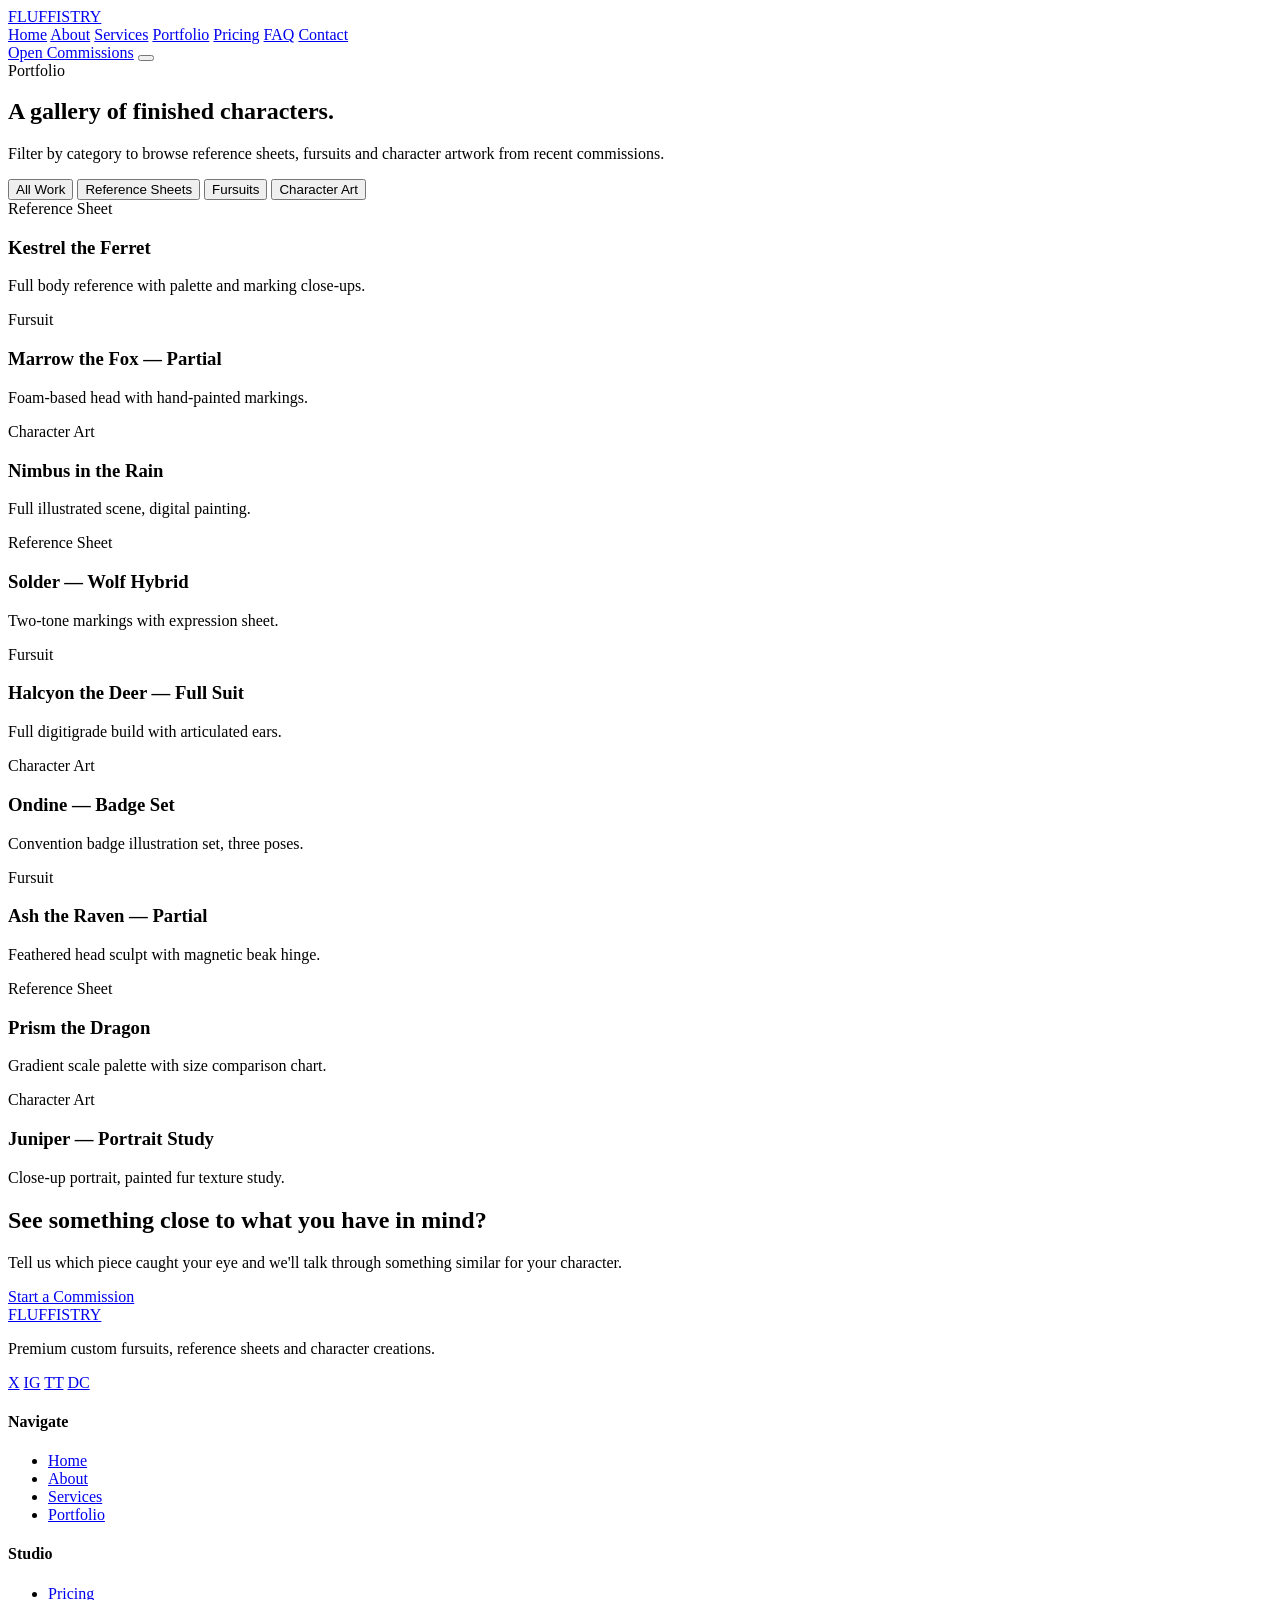
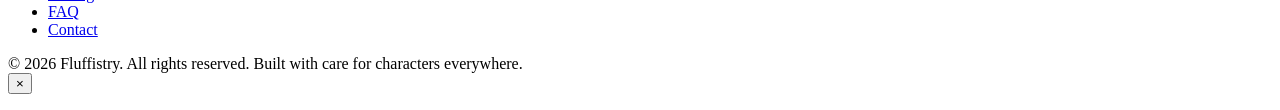
==== portfolio.html @ 1c8d0b4f "Create portfolio.html" ====
<!DOCTYPE html>
<html lang="en">
<head>
<meta charset="UTF-8">
<meta name="viewport" content="width=device-width, initial-scale=1.0">
<title>Portfolio | Fluffistry</title>
<meta name="description" content="Browse Fluffistry's portfolio of reference sheets, custom fursuits and character artwork.">
<link rel="stylesheet" href="style.css">
</head>
<body>

<header class="site-header">
  <div class="container nav-row">
    <a href="index.html" class="logo">FLUFF<span>ISTRY</span></a>
    <nav class="nav-links" aria-label="Primary navigation">
      <a href="index.html">Home</a>
      <a href="about.html">About</a>
      <a href="services.html">Services</a>
      <a href="portfolio.html">Portfolio</a>
      <a href="pricing.html">Pricing</a>
      <a href="faq.html">FAQ</a>
      <a href="contact.html">Contact</a>
    </nav>
    <div class="nav-cta">
      <a href="contact.html" class="btn btn-primary">Open Commissions</a>
      <button class="nav-toggle" aria-label="Toggle menu" aria-expanded="false">
        <span></span><span></span><span></span>
      </button>
    </div>
  </div>
</header>

<main>

  <section class="page-hero">
    <div class="container">
      <div class="eyebrow">Portfolio</div>
      <h1 class="page-hero-title" style="margin-top:18px;">A gallery of finished characters.</h1>
      <p class="page-hero-sub">Filter by category to browse reference sheets, fursuits and character artwork from recent commissions.</p>
    </div>
  </section>

  <section class="section">
    <div class="container">

      <div class="filter-row" role="group" aria-label="Filter portfolio by category">
        <button class="filter-btn active" data-filter="all">All Work</button>
        <button class="filter-btn" data-filter="reference">Reference Sheets</button>
        <button class="filter-btn" data-filter="fursuit">Fursuits</button>
        <button class="filter-btn" data-filter="art">Character Art</button>
      </div>

      <div class="gallery">

        <div class="gallery-item" data-category="reference">
          <div class="gallery-thumb">
            <img src="images/reference-sheets/ref-01.jpg" alt="Reference sheet for Kestrel the Ferret" loading="lazy" onerror="this.closest('.gallery-thumb').style.background='var(--bg-panel-3)'; this.remove();">
          </div>
          <div class="gallery-info">
            <div class="gallery-cat">Reference Sheet</div>
            <h3>Kestrel the Ferret</h3>
            <p>Full body reference with palette and marking close-ups.</p>
          </div>
        </div>

        <div class="gallery-item" data-category="fursuit">
          <div class="gallery-thumb">
            <img src="images/fursuits/suit-01.jpg" alt="Marrow the Fox partial fursuit" loading="lazy" onerror="this.closest('.gallery-thumb').style.background='var(--bg-panel-3)'; this.remove();">
          </div>
          <div class="gallery-info">
            <div class="gallery-cat">Fursuit</div>
            <h3>Marrow the Fox — Partial</h3>
            <p>Foam-based head with hand-painted markings.</p>
          </div>
        </div>

        <div class="gallery-item" data-category="art">
          <div class="gallery-thumb">
            <img src="images/portfolio/art-01.jpg" alt="Illustration of Nimbus the character in the rain" loading="lazy" onerror="this.closest('.gallery-thumb').style.background='var(--bg-panel-3)'; this.remove();">
          </div>
          <div class="gallery-info">
            <div class="gallery-cat">Character Art</div>
            <h3>Nimbus in the Rain</h3>
            <p>Full illustrated scene, digital painting.</p>
          </div>
        </div>

        <div class="gallery-item" data-category="reference">
          <div class="gallery-thumb">
            <img src="images/reference-sheets/ref-02.jpg" alt="Reference sheet for Solder the Wolf hybrid" loading="lazy" onerror="this.closest('.gallery-thumb').style.background='var(--bg-panel-3)'; this.remove();">
          </div>
          <div class="gallery-info">
            <div class="gallery-cat">Reference Sheet</div>
            <h3>Solder — Wolf Hybrid</h3>
            <p>Two-tone markings with expression sheet.</p>
          </div>
        </div>

        <div class="gallery-item" data-category="fursuit">
          <div class="gallery-thumb">
            <img src="images/fursuits/suit-02.jpg" alt="Full fursuit of Halcyon the deer" loading="lazy" onerror="this.closest('.gallery-thumb').style.background='var(--bg-panel-3)'; this.remove();">
          </div>
          <div class="gallery-info">
            <div class="gallery-cat">Fursuit</div>
            <h3>Halcyon the Deer — Full Suit</h3>
            <p>Full digitigrade build with articulated ears.</p>
          </div>
        </div>

        <div class="gallery-item" data-category="art">
          <div class="gallery-thumb">
            <img src="images/portfolio/art-02.jpg" alt="Badge artwork of Ondine the otter" loading="lazy" onerror="this.closest('.gallery-thumb').style.background='var(--bg-panel-3)'; this.remove();">
          </div>
          <div class="gallery-info">
            <div class="gallery-cat">Character Art</div>
            <h3>Ondine — Badge Set</h3>
            <p>Convention badge illustration set, three poses.</p>
          </div>
        </div>

        <div class="gallery-item" data-category="fursuit">
          <div class="gallery-thumb">
            <img src="images/fursuits/suit-03.jpg" alt="Partial fursuit of Ash the raven" loading="lazy" onerror="this.closest('.gallery-thumb').style.background='var(--bg-panel-3)'; this.remove();">
          </div>
          <div class="gallery-info">
            <div class="gallery-cat">Fursuit</div>
            <h3>Ash the Raven — Partial</h3>
            <p>Feathered head sculpt with magnetic beak hinge.</p>
          </div>
        </div>

        <div class="gallery-item" data-category="reference">
          <div class="gallery-thumb">
            <img src="images/reference-sheets/ref-03.jpg" alt="Reference sheet for Prism the dragon" loading="lazy" onerror="this.closest('.gallery-thumb').style.background='var(--bg-panel-3)'; this.remove();">
          </div>
          <div class="gallery-info">
            <div class="gallery-cat">Reference Sheet</div>
            <h3>Prism the Dragon</h3>
            <p>Gradient scale palette with size comparison chart.</p>
          </div>
        </div>

        <div class="gallery-item" data-category="art">
          <div class="gallery-thumb">
            <img src="images/portfolio/art-03.jpg" alt="Portrait illustration of Juniper the lynx" loading="lazy" onerror="this.closest('.gallery-thumb').style.background='var(--bg-panel-3)'; this.remove();">
          </div>
          <div class="gallery-info">
            <div class="gallery-cat">Character Art</div>
            <h3>Juniper — Portrait Study</h3>
            <p>Close-up portrait, painted fur texture study.</p>
          </div>
        </div>

      </div>
    </div>
  </section>

  <section class="cta-band">
    <div class="container">
      <h2 class="text-center">See something close to what you have in mind?</h2>
      <p class="text-center">Tell us which piece caught your eye and we'll talk through something similar for your character.</p>
      <a href="contact.html" class="btn btn-primary">Start a Commission</a>
    </div>
  </section>

</main>

<footer class="site-footer">
  <div class="container">
    <div class="footer-top">
      <div class="footer-brand">
        <a href="index.html" class="logo">FLUFF<span>ISTRY</span></a>
        <p>Premium custom fursuits, reference sheets and character creations.</p>
        <div class="footer-social mt-lg">
          <a href="#" aria-label="Fluffistry on Twitter / X">X</a>
          <a href="#" aria-label="Fluffistry on Instagram">IG</a>
          <a href="#" aria-label="Fluffistry on TikTok">TT</a>
          <a href="#" aria-label="Fluffistry on Discord">DC</a>
        </div>
      </div>
      <div class="footer-col">
        <h4>Navigate</h4>
        <ul>
          <li><a href="index.html">Home</a></li>
          <li><a href="about.html">About</a></li>
          <li><a href="services.html">Services</a></li>
          <li><a href="portfolio.html">Portfolio</a></li>
        </ul>
      </div>
      <div class="footer-col">
        <h4>Studio</h4>
        <ul>
          <li><a href="pricing.html">Pricing</a></li>
          <li><a href="faq.html">FAQ</a></li>
          <li><a href="contact.html">Contact</a></li>
        </ul>
      </div>
    </div>
    <div class="footer-bottom">
      <span>&copy; <span data-year>2026</span> Fluffistry. All rights reserved.</span>
      <span>Built with care for characters everywhere.</span>
    </div>
  </div>
</footer>

<div class="lightbox" role="dialog" aria-modal="true" aria-label="Portfolio image preview">
  <div class="lightbox-inner">
    <button class="lightbox-close" aria-label="Close preview">&times;</button>
    <img class="lightbox-img" src="" alt="">
    <p class="lightbox-caption"></p>
  </div>
</div>

<script src="script.js"></script>
</body>
</html>
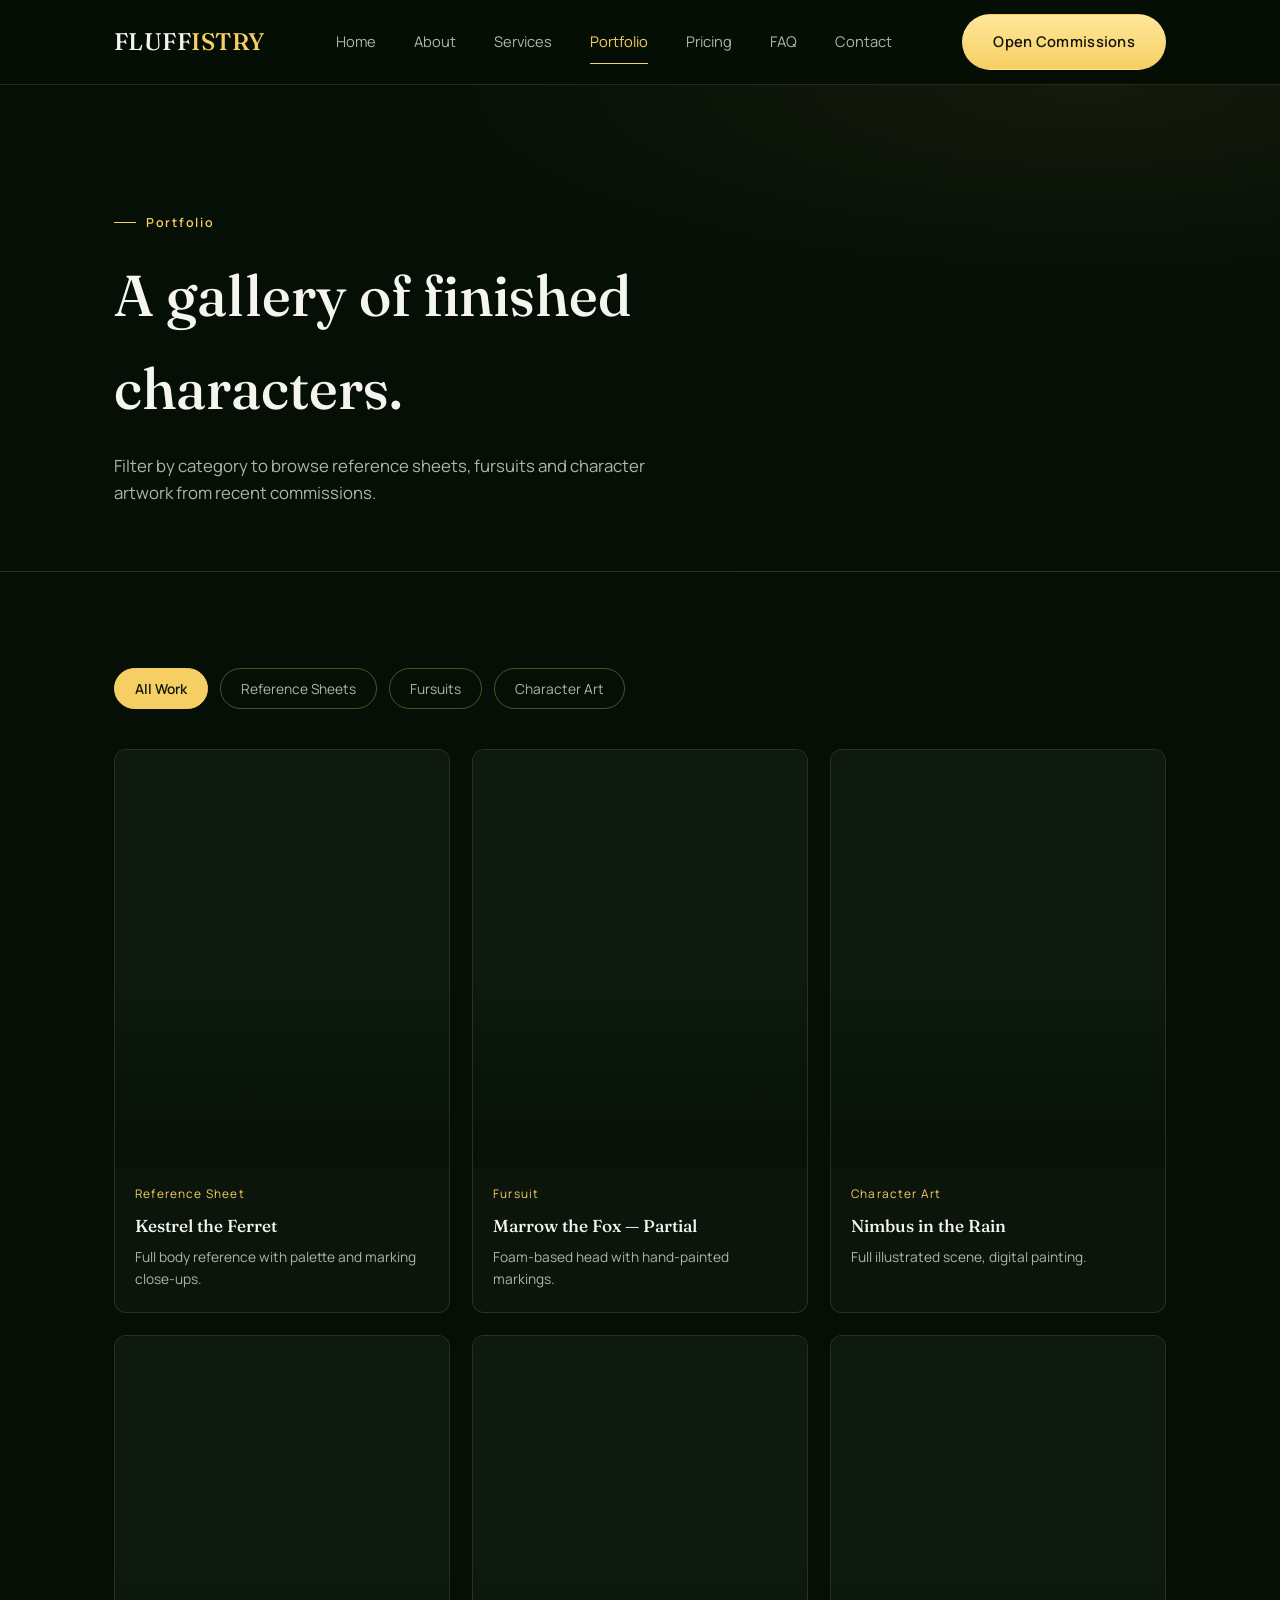
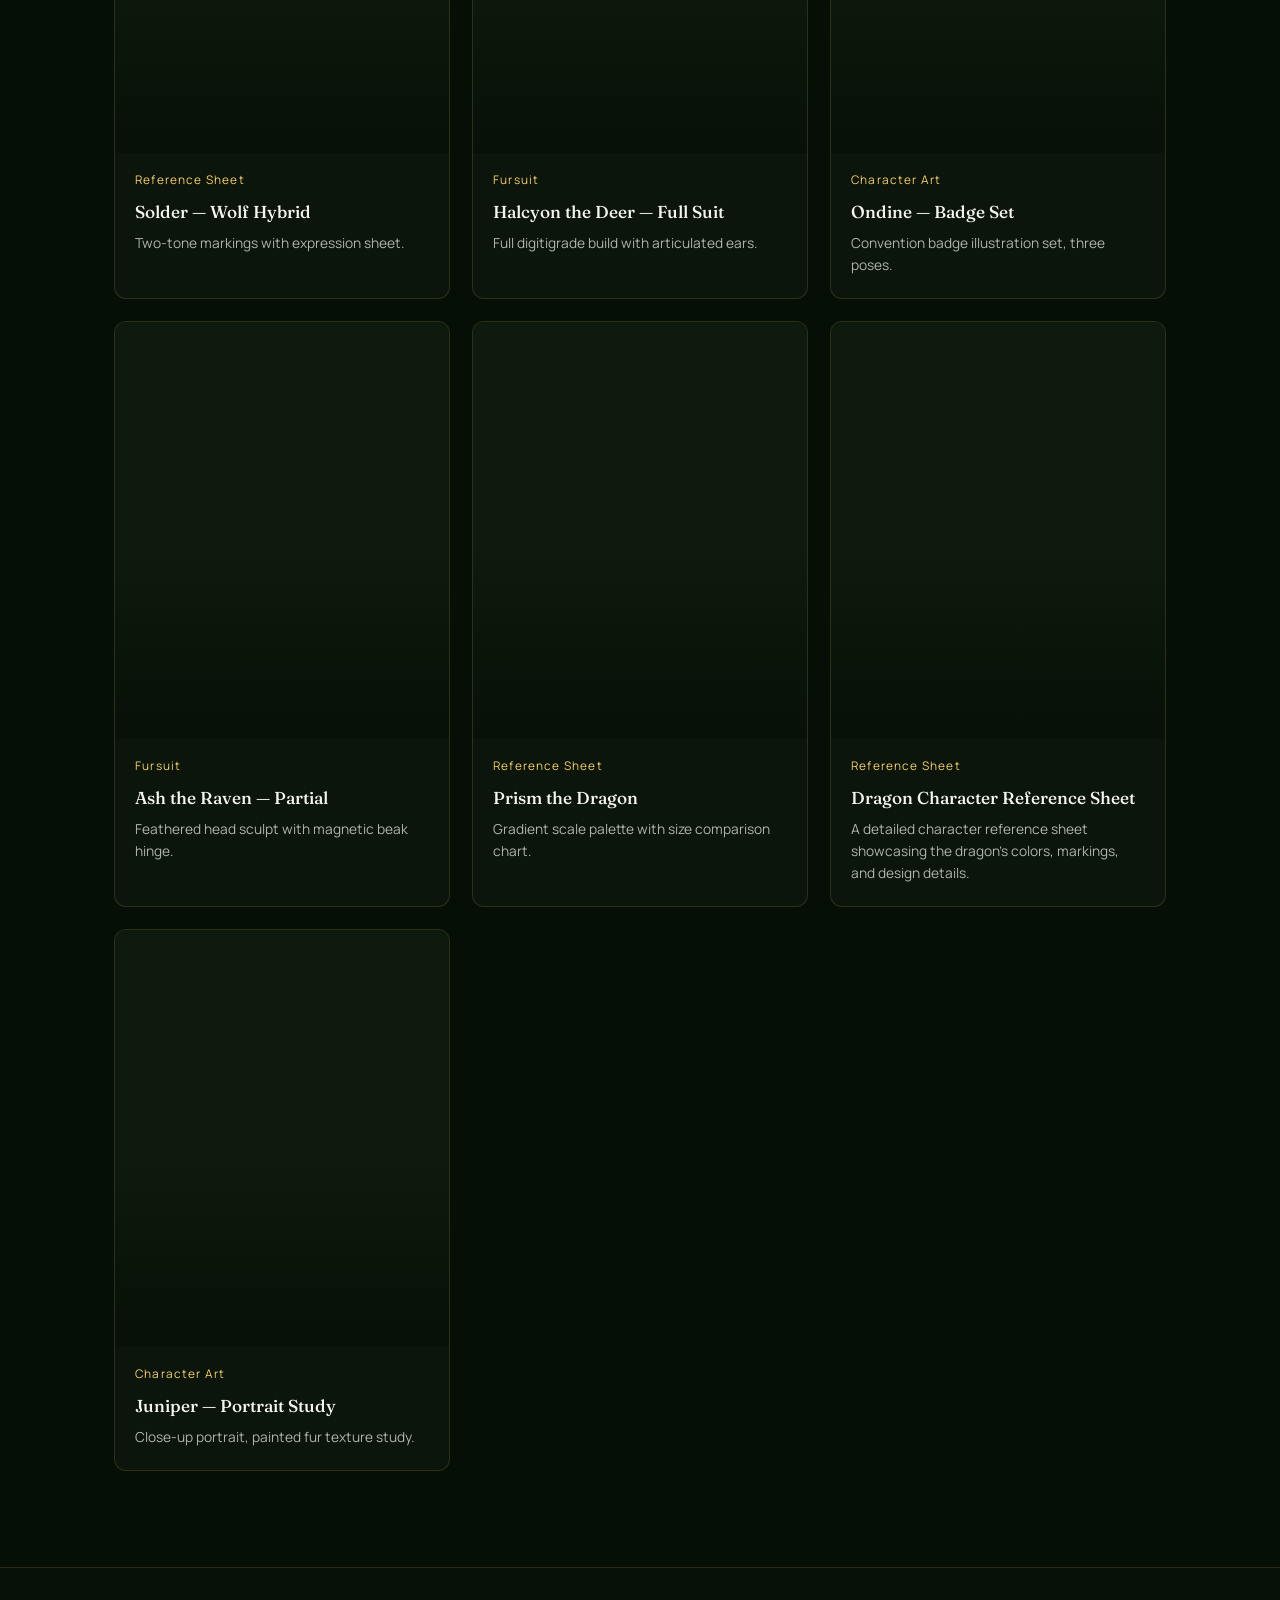
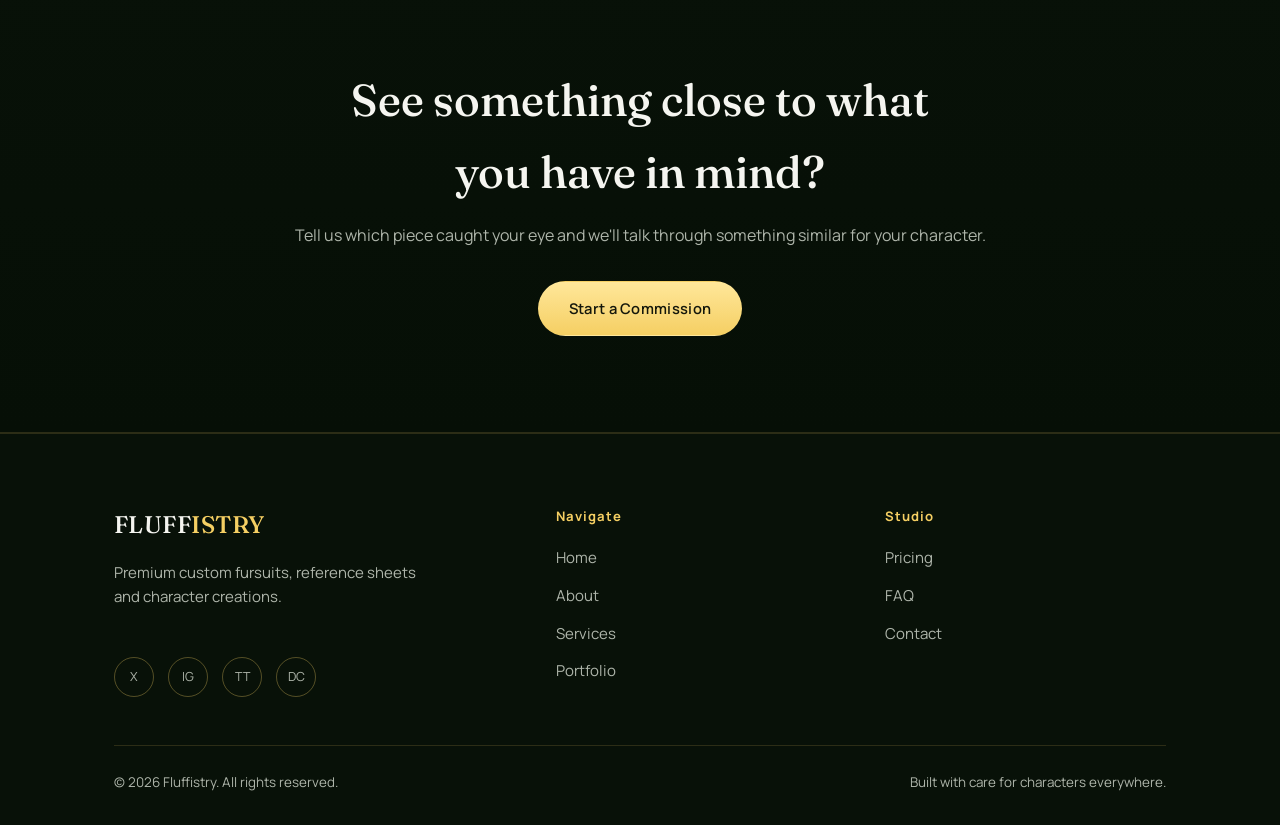
==== commit c3bf5e0f: "Update portfolio.html" ====
--- a/portfolio.html
+++ b/portfolio.html
@@ -139,6 +139,16 @@
             <p>Gradient scale palette with size comparison chart.</p>
           </div>
         </div>
+        <div class="gallery-item" data-category="reference">
+  <div class="gallery-thumb">
+    <img src="images/reference-sheets/dragon-ref-sheet.jpg" alt="Dragon character reference sheet" loading="lazy" onerror="this.closest('.gallery-thumb').style.background='var(--bg-panel-3)'; this.remove();">
+  </div>
+  <div class="gallery-info">
+    <div class="gallery-cat">Reference Sheet</div>
+    <h3>Dragon Character Reference Sheet</h3>
+    <p>A detailed character reference sheet showcasing the dragon's colors, markings, and design details.</p>
+  </div>
+</div>
 
         <div class="gallery-item" data-category="art">
           <div class="gallery-thumb">
--- a/style.css
+++ b/style.css
@@ -0,0 +1,827 @@
+/* =========================================================
+   FLUFFISTRY — Stylesheet
+   A dark, artisan-atelier visual system for a character-design
+   and fursuit studio. Built with plain CSS, no frameworks.
+   ========================================================= */
+
+@import url('https://fonts.googleapis.com/css2?family=Fraunces:ital,opsz,wght@0,9..144,300;0,9..144,400;0,9..144,500;0,9..144,600;1,9..144,400;1,9..144,500&family=Manrope:wght@400;500;600;700&display=swap');
+
+:root{
+  /* Color */
+  --bg:            #060f06;
+  --bg-panel:      #081108;
+  --bg-panel-2:    #0b150b;
+  --bg-panel-3:    #0d1a0d;
+  --gold:          #f5cf63;
+  --gold-light:    #ffe79a;
+  --white:         #f5f5f0;
+  --muted:         #aeb5aa;
+  --border:        rgba(245,207,99,0.15);
+  --border-strong: rgba(245,207,99,0.32);
+  --shadow:        rgba(0,0,0,0.45);
+
+  /* Type */
+  --font-display: 'Fraunces', Georgia, serif;
+  --font-body:    'Manrope', -apple-system, BlinkMacSystemFont, 'Segoe UI', sans-serif;
+
+  /* Layout */
+  --max-w: 1180px;
+  --gutter: clamp(20px, 5vw, 64px);
+  --radius-sm: 6px;
+  --radius-md: 12px;
+  --radius-lg: 22px;
+}
+
+/* ---------- Reset ---------- */
+*, *::before, *::after{ box-sizing: border-box; }
+html{ scroll-behavior: smooth; }
+@media (prefers-reduced-motion: reduce){
+  html{ scroll-behavior: auto; }
+  *, *::before, *::after{ animation-duration: 0.01ms !important; animation-iteration-count: 1 !important; transition-duration: 0.01ms !important; }
+}
+
+body{
+  margin: 0;
+  background: var(--bg);
+  color: var(--white);
+  font-family: var(--font-body);
+  font-size: 16px;
+  line-height: 1.6;
+  -webkit-font-smoothing: antialiased;
+  overflow-x: hidden;
+}
+
+img{ max-width: 100%; display: block; }
+a{ color: inherit; text-decoration: none; }
+ul{ margin: 0; padding: 0; list-style: none; }
+h1,h2,h3,h4,p{ margin: 0; }
+button{ font-family: inherit; cursor: pointer; }
+input, textarea, select{ font-family: inherit; font-size: inherit; }
+
+.container{
+  width: 100%;
+  max-width: var(--max-w);
+  margin: 0 auto;
+  padding: 0 var(--gutter);
+}
+
+:focus-visible{
+  outline: 2px solid var(--gold);
+  outline-offset: 3px;
+  border-radius: 4px;
+}
+
+/* ---------- Typography helpers ---------- */
+.eyebrow{
+  display: inline-flex;
+  align-items: center;
+  gap: 10px;
+  font-family: var(--font-body);
+  font-size: 0.78rem;
+  font-weight: 600;
+  letter-spacing: 0.14em;
+  color: var(--gold);
+}
+.eyebrow::before{
+  content: "";
+  width: 22px;
+  height: 1px;
+  background: var(--gold);
+  display: inline-block;
+}
+
+.section-heading{
+  font-family: var(--font-display);
+  font-weight: 500;
+  font-size: clamp(1.9rem, 3.4vw, 2.9rem);
+  line-height: 1.15;
+  color: var(--white);
+  max-width: 720px;
+}
+
+.section-lede{
+  color: var(--muted);
+  font-size: 1.05rem;
+  max-width: 560px;
+  margin-top: 16px;
+}
+
+.section-head{
+  margin-bottom: 48px;
+}
+
+.gold-text{ color: var(--gold); }
+
+/* ---------- Buttons ---------- */
+.btn{
+  display: inline-flex;
+  align-items: center;
+  justify-content: center;
+  gap: 10px;
+  padding: 15px 30px;
+  border-radius: 999px;
+  font-size: 0.92rem;
+  font-weight: 600;
+  letter-spacing: 0.02em;
+  border: 1px solid transparent;
+  transition: transform 0.35s ease, box-shadow 0.35s ease, background 0.35s ease, color 0.35s ease, border-color 0.35s ease;
+  white-space: nowrap;
+}
+.btn-primary{
+  background: linear-gradient(180deg, var(--gold-light), var(--gold));
+  color: #14170b;
+}
+.btn-primary:hover{
+  box-shadow: 0 10px 32px -8px rgba(245,207,99,0.55);
+  transform: translateY(-2px);
+}
+.btn-ghost{
+  background: transparent;
+  color: var(--white);
+  border-color: var(--border-strong);
+}
+.btn-ghost:hover{
+  border-color: var(--gold);
+  color: var(--gold);
+}
+.btn-block{ width: 100%; }
+
+/* =========================================================
+   HEADER / NAVIGATION
+   ========================================================= */
+.site-header{
+  position: sticky;
+  top: 0;
+  z-index: 200;
+  background: rgba(6,15,6,0.82);
+  backdrop-filter: blur(14px);
+  -webkit-backdrop-filter: blur(14px);
+  border-bottom: 1px solid var(--border);
+}
+.nav-row{
+  display: flex;
+  align-items: center;
+  justify-content: space-between;
+  height: 84px;
+}
+.logo{
+  font-family: var(--font-display);
+  font-weight: 500;
+  font-size: 1.5rem;
+  letter-spacing: 0.02em;
+  color: var(--white);
+}
+.logo span{ color: var(--gold); }
+
+.nav-links{
+  display: flex;
+  align-items: center;
+  gap: 38px;
+}
+.nav-links a{
+  position: relative;
+  font-size: 0.92rem;
+  color: var(--muted);
+  padding: 6px 0;
+  transition: color 0.25s ease;
+}
+.nav-links a::after{
+  content: "";
+  position: absolute;
+  left: 0; right: 0; bottom: -4px;
+  height: 1px;
+  background: var(--gold);
+  transform: scaleX(0);
+  transform-origin: left;
+  transition: transform 0.3s ease;
+}
+.nav-links a:hover{ color: var(--white); }
+.nav-links a:hover::after{ transform: scaleX(1); }
+.nav-links a.active{ color: var(--gold); }
+.nav-links a.active::after{ transform: scaleX(1); }
+
+.nav-cta{ display: flex; align-items: center; gap: 22px; }
+
+.nav-toggle{
+  display: none;
+  width: 42px;
+  height: 42px;
+  border-radius: 50%;
+  border: 1px solid var(--border-strong);
+  background: transparent;
+  position: relative;
+  flex-shrink: 0;
+}
+.nav-toggle span{
+  position: absolute;
+  left: 11px; right: 11px;
+  height: 1px;
+  background: var(--gold-light);
+  transition: transform 0.3s ease, opacity 0.3s ease, top 0.3s ease;
+}
+.nav-toggle span:nth-child(1){ top: 16px; }
+.nav-toggle span:nth-child(2){ top: 21px; }
+.nav-toggle span:nth-child(3){ top: 26px; }
+.nav-toggle.is-open span:nth-child(1){ top: 21px; transform: rotate(45deg); }
+.nav-toggle.is-open span:nth-child(2){ opacity: 0; }
+.nav-toggle.is-open span:nth-child(3){ top: 21px; transform: rotate(-45deg); }
+
+@media (max-width: 900px){
+  .nav-links{
+    position: fixed;
+    inset: 84px 0 0 0;
+    top: 84px;
+    height: calc(100vh - 84px);
+    background: var(--bg-panel);
+    flex-direction: column;
+    justify-content: flex-start;
+    align-items: flex-start;
+    padding: 40px var(--gutter);
+    gap: 8px;
+    transform: translateY(-8px);
+    opacity: 0;
+    pointer-events: none;
+    transition: opacity 0.3s ease, transform 0.3s ease;
+    border-top: 1px solid var(--border);
+    overflow-y: auto;
+  }
+  .nav-links.is-open{
+    opacity: 1;
+    transform: translateY(0);
+    pointer-events: auto;
+  }
+  .nav-links a{
+    width: 100%;
+    padding: 14px 0;
+    font-size: 1.05rem;
+    border-bottom: 1px solid var(--border);
+  }
+  .nav-cta .btn-primary{ display: none; }
+  .nav-toggle{ display: block; }
+}
+
+/* =========================================================
+   HERO
+   ========================================================= */
+.hero{
+  position: relative;
+  min-height: 92vh;
+  display: flex;
+  align-items: flex-end;
+  overflow: hidden;
+  background: radial-gradient(120% 90% at 20% 0%, #0d1c0d 0%, var(--bg) 55%);
+}
+.hero-media{
+  position: absolute;
+  inset: 0;
+  z-index: 0;
+}
+.hero-media video,
+.hero-media .hero-fallback{
+  position: absolute;
+  inset: 0;
+  width: 100%;
+  height: 100%;
+  object-fit: cover;
+}
+.hero-fallback{
+  background:
+    radial-gradient(60% 55% at 75% 20%, rgba(245,207,99,0.10), transparent 60%),
+    radial-gradient(80% 60% at 15% 100%, rgba(245,207,99,0.06), transparent 60%),
+    var(--bg);
+}
+.hero-overlay{
+  position: absolute;
+  inset: 0;
+  background: linear-gradient(180deg, rgba(6,15,6,0.55) 0%, rgba(6,15,6,0.35) 40%, rgba(6,15,6,0.92) 100%);
+  z-index: 1;
+}
+.hero-content{
+  position: relative;
+  z-index: 2;
+  width: 100%;
+  padding: 0 var(--gutter) 92px;
+  max-width: var(--max-w);
+  margin: 0 auto;
+}
+.hero-eyebrow{ margin-bottom: 26px; }
+.hero-title{
+  font-family: var(--font-display);
+  font-weight: 500;
+  font-size: clamp(2.6rem, 6.4vw, 5.2rem);
+  line-height: 1.05;
+  max-width: 820px;
+  color: var(--white);
+}
+.hero-sub{
+  margin-top: 24px;
+  font-size: 1.1rem;
+  color: var(--muted);
+  max-width: 480px;
+}
+.hero-actions{
+  margin-top: 40px;
+  display: flex;
+  gap: 18px;
+  flex-wrap: wrap;
+}
+.scroll-cue{
+  position: absolute;
+  right: var(--gutter);
+  bottom: 36px;
+  z-index: 2;
+  display: flex;
+  align-items: center;
+  gap: 12px;
+  color: var(--muted);
+  font-size: 0.8rem;
+  letter-spacing: 0.1em;
+}
+.scroll-cue .line{
+  width: 1px;
+  height: 40px;
+  background: linear-gradient(var(--gold), transparent);
+  animation: scrollpulse 2.4s ease-in-out infinite;
+}
+@keyframes scrollpulse{
+  0%,100%{ opacity: 0.3; }
+  50%{ opacity: 1; }
+}
+@media (max-width: 700px){
+  .scroll-cue{ display: none; }
+  .hero{ min-height: 86vh; align-items: flex-end; }
+  .hero-content{ padding-bottom: 64px; }
+}
+
+/* =========================================================
+   PAGE HERO (interior pages)
+   ========================================================= */
+.page-hero{
+  padding: 120px 0 64px;
+  border-bottom: 1px solid var(--border);
+  background: radial-gradient(90% 70% at 85% 0%, rgba(245,207,99,0.06), transparent 60%);
+}
+.page-hero-title{
+  font-family: var(--font-display);
+  font-weight: 500;
+  font-size: clamp(2.2rem, 5vw, 3.6rem);
+  max-width: 760px;
+}
+.page-hero-sub{
+  margin-top: 18px;
+  color: var(--muted);
+  max-width: 560px;
+  font-size: 1.05rem;
+}
+
+/* =========================================================
+   SECTIONS / GENERIC LAYOUT
+   ========================================================= */
+.section{ padding: 96px 0; }
+.section-alt{ background: var(--bg-panel); }
+.section-tight{ padding: 72px 0; }
+
+.reveal{
+  opacity: 0;
+  transform: translateY(18px);
+  transition: opacity 0.7s ease, transform 0.7s ease;
+}
+.reveal.is-visible{
+  opacity: 1;
+  transform: translateY(0);
+}
+
+/* About split */
+.split{
+  display: grid;
+  grid-template-columns: 1fr 1fr;
+  gap: 64px;
+  align-items: center;
+}
+@media (max-width: 860px){
+  .split{ grid-template-columns: 1fr; gap: 40px; }
+}
+.split-media{
+  position: relative;
+  border-radius: var(--radius-lg);
+  overflow: hidden;
+  border: 1px solid var(--border);
+  aspect-ratio: 4/5;
+  background: var(--bg-panel-2);
+}
+.split-media img{
+  width: 100%;
+  height: 100%;
+  object-fit: cover;
+}
+.split-media .frame-tag{
+  position: absolute;
+  left: 18px;
+  bottom: 18px;
+  background: rgba(6,15,6,0.72);
+  border: 1px solid var(--border-strong);
+  border-radius: 999px;
+  padding: 8px 16px;
+  font-size: 0.78rem;
+  letter-spacing: 0.06em;
+  color: var(--gold-light);
+}
+.split-body p{
+  color: var(--muted);
+  margin-top: 18px;
+  max-width: 520px;
+}
+
+/* Card grid */
+.grid{ display: grid; gap: 28px; }
+.grid-2{ grid-template-columns: repeat(2, 1fr); }
+.grid-3{ grid-template-columns: repeat(3, 1fr); }
+.grid-4{ grid-template-columns: repeat(4, 1fr); }
+@media (max-width: 980px){
+  .grid-4{ grid-template-columns: repeat(2, 1fr); }
+  .grid-3{ grid-template-columns: repeat(2, 1fr); }
+}
+@media (max-width: 620px){
+  .grid-4, .grid-3, .grid-2{ grid-template-columns: 1fr; }
+}
+
+.card{
+  background: var(--bg-panel-2);
+  border: 1px solid var(--border);
+  border-radius: var(--radius-md);
+  padding: 34px 28px;
+  transition: transform 0.35s ease, border-color 0.35s ease, box-shadow 0.35s ease;
+}
+.card:hover{
+  transform: translateY(-6px);
+  border-color: var(--border-strong);
+  box-shadow: 0 24px 48px -24px var(--shadow);
+}
+.card-index{
+  font-family: var(--font-display);
+  font-size: 0.85rem;
+  color: var(--gold);
+  letter-spacing: 0.08em;
+  margin-bottom: 18px;
+  display: block;
+}
+.card h3{
+  font-family: var(--font-display);
+  font-weight: 500;
+  font-size: 1.3rem;
+  color: var(--white);
+}
+.card p{
+  color: var(--muted);
+  margin-top: 12px;
+  font-size: 0.95rem;
+}
+.card-link{
+  display: inline-flex;
+  align-items: center;
+  gap: 8px;
+  margin-top: 22px;
+  color: var(--gold);
+  font-size: 0.88rem;
+  font-weight: 600;
+  border-bottom: 1px solid transparent;
+  transition: border-color 0.25s ease;
+}
+.card-link:hover{ border-color: var(--gold); }
+
+/* Process steps */
+.process-list{
+  display: grid;
+  grid-template-columns: repeat(4, 1fr);
+  gap: 1px;
+  background: var(--border);
+  border: 1px solid var(--border);
+  border-radius: var(--radius-md);
+  overflow: hidden;
+}
+@media (max-width: 860px){ .process-list{ grid-template-columns: repeat(2, 1fr); } }
+@media (max-width: 560px){ .process-list{ grid-template-columns: 1fr; } }
+.process-step{ background: var(--bg-panel-2); padding: 34px 26px; }
+.process-num{
+  font-family: var(--font-display);
+  font-style: italic;
+  color: var(--gold);
+  font-size: 1.6rem;
+}
+.process-step h3{
+  margin-top: 14px;
+  font-family: var(--font-display);
+  font-weight: 500;
+  font-size: 1.15rem;
+}
+.process-step p{ margin-top: 10px; color: var(--muted); font-size: 0.92rem; }
+
+/* Why list */
+.why-list{ display: grid; grid-template-columns: repeat(4, 1fr); gap: 28px; }
+@media (max-width: 860px){ .why-list{ grid-template-columns: repeat(2, 1fr); } }
+@media (max-width: 560px){ .why-list{ grid-template-columns: 1fr; } }
+.why-item{ border-top: 1px solid var(--border-strong); padding-top: 18px; }
+.why-item h4{
+  font-family: var(--font-display);
+  font-weight: 500;
+  font-size: 1.05rem;
+  color: var(--white);
+}
+.why-item p{ color: var(--muted); margin-top: 8px; font-size: 0.9rem; }
+
+/* CTA band */
+.cta-band{
+  border-top: 1px solid var(--border);
+  border-bottom: 1px solid var(--border);
+  background: linear-gradient(180deg, var(--bg-panel), var(--bg));
+  padding: 96px 0;
+  text-align: center;
+}
+.cta-band h2{
+  font-family: var(--font-display);
+  font-weight: 500;
+  font-size: clamp(1.9rem, 4vw, 2.8rem);
+  max-width: 640px;
+  margin: 0 auto;
+}
+.cta-band p{ color: var(--muted); margin-top: 16px; }
+.cta-band .btn{ margin-top: 32px; }
+
+/* =========================================================
+   PORTFOLIO
+   ========================================================= */
+.filter-row{ display: flex; flex-wrap: wrap; gap: 12px; margin-bottom: 40px; }
+.filter-btn{
+  background: transparent;
+  border: 1px solid var(--border-strong);
+  color: var(--muted);
+  padding: 10px 20px;
+  border-radius: 999px;
+  font-size: 0.86rem;
+  transition: color 0.25s ease, border-color 0.25s ease, background 0.25s ease;
+}
+.filter-btn:hover{ color: var(--white); border-color: var(--gold); }
+.filter-btn.active{
+  background: var(--gold);
+  border-color: var(--gold);
+  color: #14170b;
+  font-weight: 600;
+}
+
+.gallery{ display: grid; grid-template-columns: repeat(3, 1fr); gap: 22px; }
+@media (max-width: 900px){ .gallery{ grid-template-columns: repeat(2, 1fr); } }
+@media (max-width: 560px){ .gallery{ grid-template-columns: 1fr; } }
+
+.gallery-item{
+  border: 1px solid var(--border);
+  border-radius: var(--radius-md);
+  overflow: hidden;
+  background: var(--bg-panel-2);
+  cursor: pointer;
+  transition: transform 0.35s ease, border-color 0.35s ease;
+}
+.gallery-item:hover{ transform: translateY(-4px); border-color: var(--border-strong); }
+.gallery-thumb{ position: relative; aspect-ratio: 4/5; overflow: hidden; background: var(--bg-panel-3); }
+.gallery-thumb img{ width: 100%; height: 100%; object-fit: cover; transition: transform 0.6s ease; }
+.gallery-item:hover .gallery-thumb img{ transform: scale(1.06); }
+.gallery-thumb::after{
+  content: "";
+  position: absolute;
+  inset: 0;
+  background: linear-gradient(180deg, transparent 55%, rgba(6,15,6,0.85));
+}
+.gallery-info{ padding: 18px 20px 22px; }
+.gallery-cat{ font-size: 0.74rem; letter-spacing: 0.1em; color: var(--gold); }
+.gallery-info h3{ font-family: var(--font-display); font-weight: 500; font-size: 1.08rem; margin-top: 8px; }
+.gallery-info p{ color: var(--muted); font-size: 0.86rem; margin-top: 6px; }
+.gallery-item.is-hidden{ display: none; }
+
+/* Lightbox */
+.lightbox{
+  position: fixed;
+  inset: 0;
+  z-index: 500;
+  display: none;
+  align-items: center;
+  justify-content: center;
+  background: rgba(4,9,4,0.92);
+  padding: 40px 20px;
+}
+.lightbox.is-open{ display: flex; }
+.lightbox-inner{ position: relative; max-width: 900px; width: 100%; }
+.lightbox-inner img{
+  width: 100%;
+  max-height: 80vh;
+  object-fit: contain;
+  border-radius: var(--radius-md);
+  border: 1px solid var(--border-strong);
+}
+.lightbox-caption{ margin-top: 16px; color: var(--muted); text-align: center; font-size: 0.9rem; }
+.lightbox-close{
+  position: absolute;
+  top: -18px;
+  right: -18px;
+  width: 44px;
+  height: 44px;
+  border-radius: 50%;
+  background: var(--gold);
+  color: #14170b;
+  border: none;
+  font-size: 1.2rem;
+  display: flex;
+  align-items: center;
+  justify-content: center;
+}
+@media (max-width: 600px){ .lightbox-close{ top: -52px; right: 0; } }
+
+/* =========================================================
+   PRICING
+   ========================================================= */
+.pricing-group{ margin-bottom: 64px; }
+.pricing-group-title{
+  font-family: var(--font-display);
+  font-weight: 500;
+  font-size: 1.5rem;
+  margin-bottom: 26px;
+  padding-bottom: 14px;
+  border-bottom: 1px solid var(--border);
+}
+.price-card{
+  background: var(--bg-panel-2);
+  border: 1px solid var(--border);
+  border-radius: var(--radius-md);
+  padding: 32px 28px;
+  display: flex;
+  flex-direction: column;
+  height: 100%;
+  transition: border-color 0.3s ease, transform 0.3s ease;
+}
+.price-card:hover{ border-color: var(--border-strong); transform: translateY(-4px); }
+.price-card.featured{
+  border-color: var(--gold);
+  box-shadow: 0 24px 56px -28px rgba(245,207,99,0.35);
+  position: relative;
+}
+.price-card.featured::before{
+  content: "Most Requested";
+  position: absolute;
+  top: -13px;
+  left: 28px;
+  background: var(--gold);
+  color: #14170b;
+  font-size: 0.72rem;
+  font-weight: 700;
+  padding: 5px 14px;
+  border-radius: 999px;
+}
+.price-name{ font-family: var(--font-display); font-weight: 500; font-size: 1.25rem; }
+.price-desc{ color: var(--muted); font-size: 0.9rem; margin-top: 10px; }
+.price-amount{ font-family: var(--font-display); font-size: 2.1rem; color: var(--gold-light); margin-top: 22px; }
+.price-amount span{ font-family: var(--font-body); font-size: 0.85rem; color: var(--muted); font-weight: 500; }
+.price-features{ margin-top: 22px; flex-grow: 1; }
+.price-features li{
+  padding: 9px 0;
+  border-top: 1px solid var(--border);
+  color: var(--muted);
+  font-size: 0.9rem;
+  display: flex;
+  gap: 10px;
+}
+.price-features li::before{
+  content: "";
+  width: 6px;
+  height: 6px;
+  border-radius: 50%;
+  background: var(--gold);
+  margin-top: 7px;
+  flex-shrink: 0;
+}
+.price-card .btn{ margin-top: 26px; }
+.pricing-note{ margin-top: 8px; color: var(--muted); font-size: 0.92rem; max-width: 640px; }
+
+/* =========================================================
+   FAQ
+   ========================================================= */
+.accordion{ border-top: 1px solid var(--border); max-width: 780px; }
+.accordion-item{ border-bottom: 1px solid var(--border); }
+.accordion-trigger{
+  width: 100%;
+  background: none;
+  border: none;
+  color: var(--white);
+  text-align: left;
+  padding: 26px 4px;
+  display: flex;
+  align-items: center;
+  justify-content: space-between;
+  gap: 20px;
+  font-family: var(--font-display);
+  font-size: 1.08rem;
+  font-weight: 500;
+}
+.accordion-trigger .plus{
+  flex-shrink: 0;
+  width: 26px;
+  height: 26px;
+  border-radius: 50%;
+  border: 1px solid var(--border-strong);
+  position: relative;
+}
+.accordion-trigger .plus::before,
+.accordion-trigger .plus::after{
+  content: "";
+  position: absolute;
+  background: var(--gold);
+  top: 50%; left: 50%;
+  transform: translate(-50%, -50%);
+}
+.accordion-trigger .plus::before{ width: 10px; height: 1px; }
+.accordion-trigger .plus::after{ width: 1px; height: 10px; transition: transform 0.3s ease; }
+.accordion-item.is-open .accordion-trigger .plus::after{ transform: translate(-50%, -50%) rotate(90deg); }
+.accordion-panel{ max-height: 0; overflow: hidden; transition: max-height 0.35s ease; }
+.accordion-panel-inner{ padding: 0 4px 26px; color: var(--muted); max-width: 640px; font-size: 0.96rem; }
+
+/* =========================================================
+   FORM (Contact)
+   ========================================================= */
+.form-wrap{ display: grid; grid-template-columns: 1.1fr 0.9fr; gap: 56px; }
+@media (max-width: 900px){ .form-wrap{ grid-template-columns: 1fr; } }
+.field{ margin-bottom: 22px; }
+.field label{ display: block; font-size: 0.86rem; color: var(--muted); margin-bottom: 8px; letter-spacing: 0.02em; }
+.field input,
+.field select,
+.field textarea{
+  width: 100%;
+  background: var(--bg-panel-2);
+  border: 1px solid var(--border);
+  border-radius: var(--radius-sm);
+  padding: 13px 16px;
+  color: var(--white);
+  transition: border-color 0.25s ease, background 0.25s ease;
+}
+.field input:focus,
+.field select:focus,
+.field textarea:focus{
+  border-color: var(--gold);
+  background: var(--bg-panel-3);
+  outline: none;
+}
+.field textarea{ resize: vertical; min-height: 130px; }
+.field-row{ display: grid; grid-template-columns: 1fr 1fr; gap: 20px; }
+@media (max-width: 540px){ .field-row{ grid-template-columns: 1fr; } }
+.form-status{ margin-top: 16px; font-size: 0.9rem; color: var(--gold-light); min-height: 1.4em; }
+.info-card{ background: var(--bg-panel-2); border: 1px solid var(--border); border-radius: var(--radius-md); padding: 30px 28px; }
+.info-card h3{ font-family: var(--font-display); font-weight: 500; font-size: 1.15rem; }
+.info-card p{ color: var(--muted); margin-top: 12px; font-size: 0.92rem; }
+.info-list{ margin-top: 22px; }
+.info-list li{
+  padding: 12px 0;
+  border-top: 1px solid var(--border);
+  color: var(--muted);
+  font-size: 0.9rem;
+  display: flex;
+  justify-content: space-between;
+  gap: 12px;
+}
+.info-list li span:first-child{ color: var(--white); }
+
+/* =========================================================
+   FOOTER
+   ========================================================= */
+.site-footer{ border-top: 1px solid var(--border); padding: 72px 0 32px; background: var(--bg-panel); }
+.footer-top{ display: grid; grid-template-columns: 1.4fr 1fr 1fr; gap: 48px; padding-bottom: 48px; }
+@media (max-width: 760px){ .footer-top{ grid-template-columns: 1fr; gap: 36px; } }
+.footer-brand p{ color: var(--muted); margin-top: 16px; max-width: 320px; font-size: 0.94rem; }
+.footer-col h4{ font-size: 0.82rem; letter-spacing: 0.08em; color: var(--gold); margin-bottom: 18px; }
+.footer-col ul li{ margin-bottom: 12px; }
+.footer-col ul li a{ color: var(--muted); font-size: 0.94rem; transition: color 0.25s ease; }
+.footer-col ul li a:hover{ color: var(--gold-light); }
+.footer-social{ display: flex; gap: 14px; }
+.footer-social a{
+  width: 40px;
+  height: 40px;
+  border: 1px solid var(--border-strong);
+  border-radius: 50%;
+  display: flex;
+  align-items: center;
+  justify-content: center;
+  font-size: 0.78rem;
+  color: var(--muted);
+  transition: border-color 0.25s ease, color 0.25s ease;
+}
+.footer-social a:hover{ color: var(--gold); border-color: var(--gold); }
+.footer-bottom{
+  border-top: 1px solid var(--border);
+  padding-top: 26px;
+  display: flex;
+  justify-content: space-between;
+  align-items: center;
+  flex-wrap: wrap;
+  gap: 14px;
+  color: var(--muted);
+  font-size: 0.84rem;
+}
+
+/* Utility */
+.mt-lg{ margin-top: 48px; }
+.text-center{ text-align: center; margin-left: auto; margin-right: auto; }
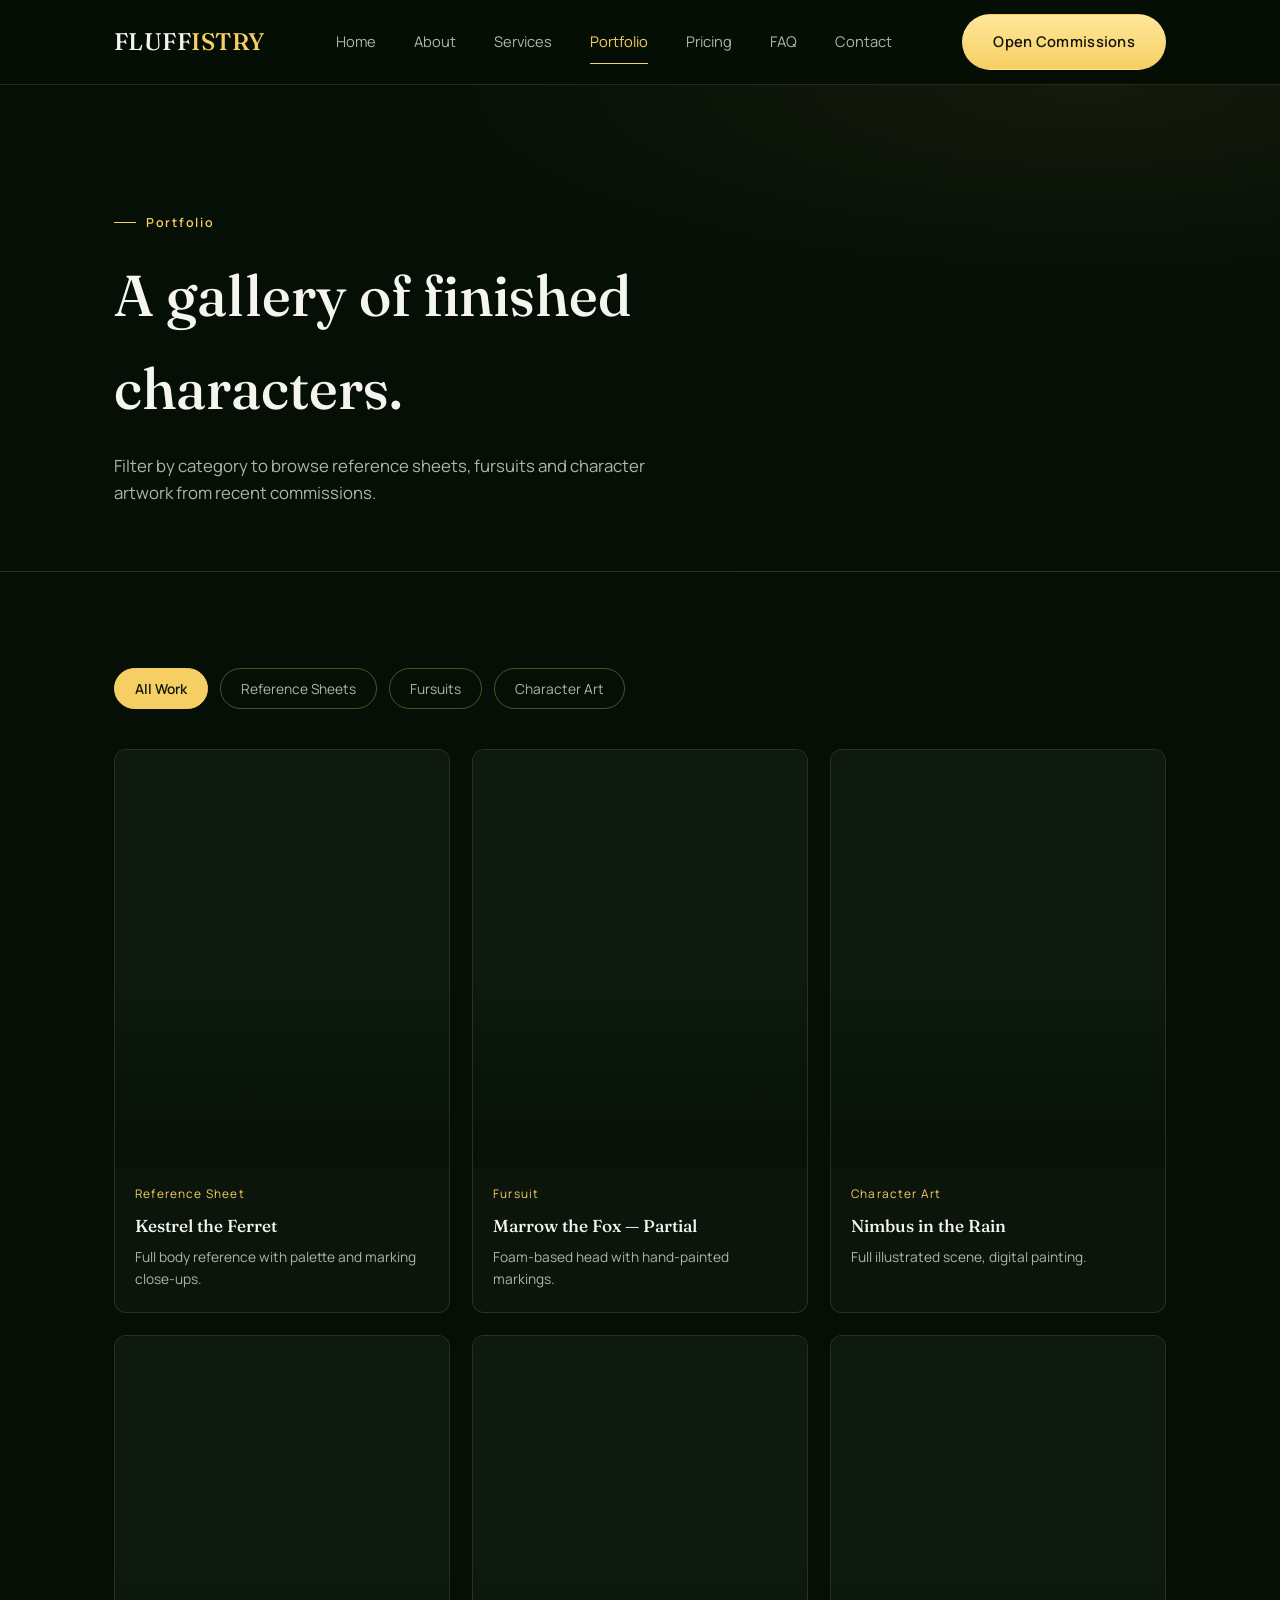
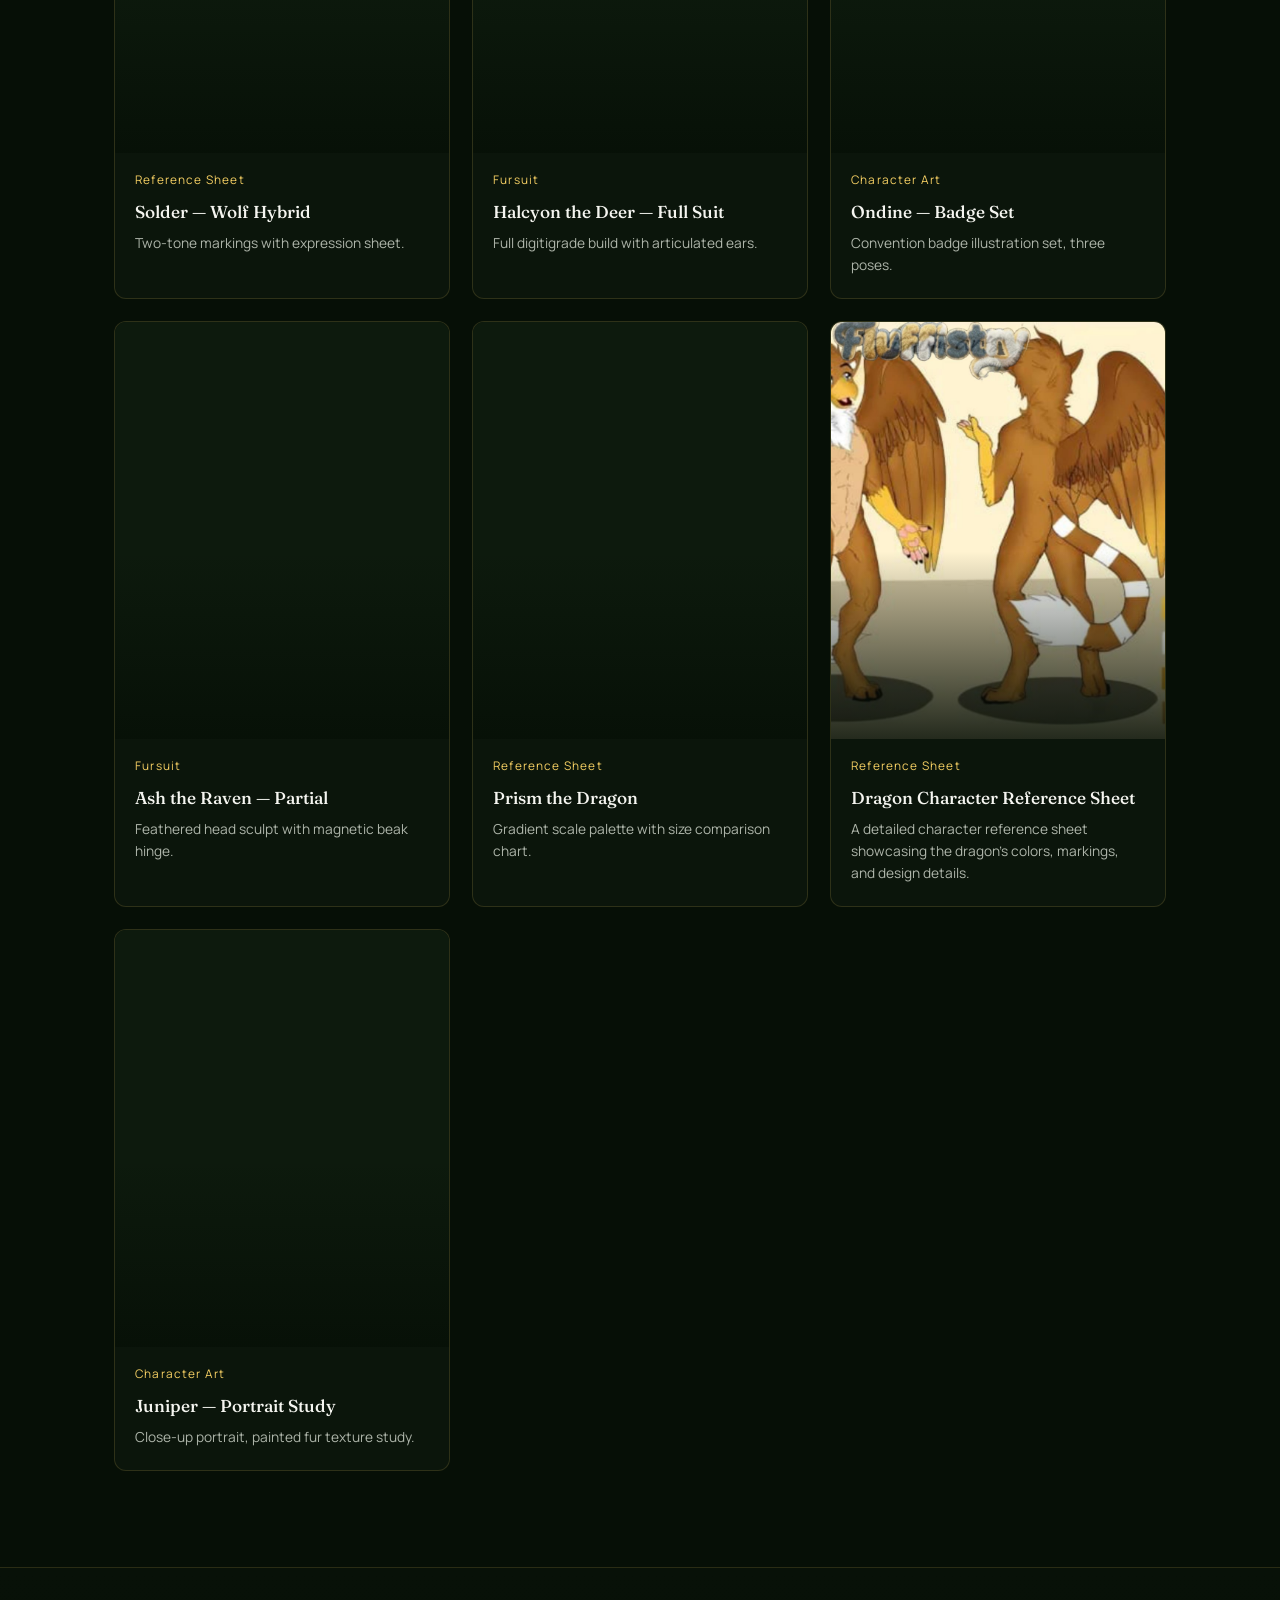
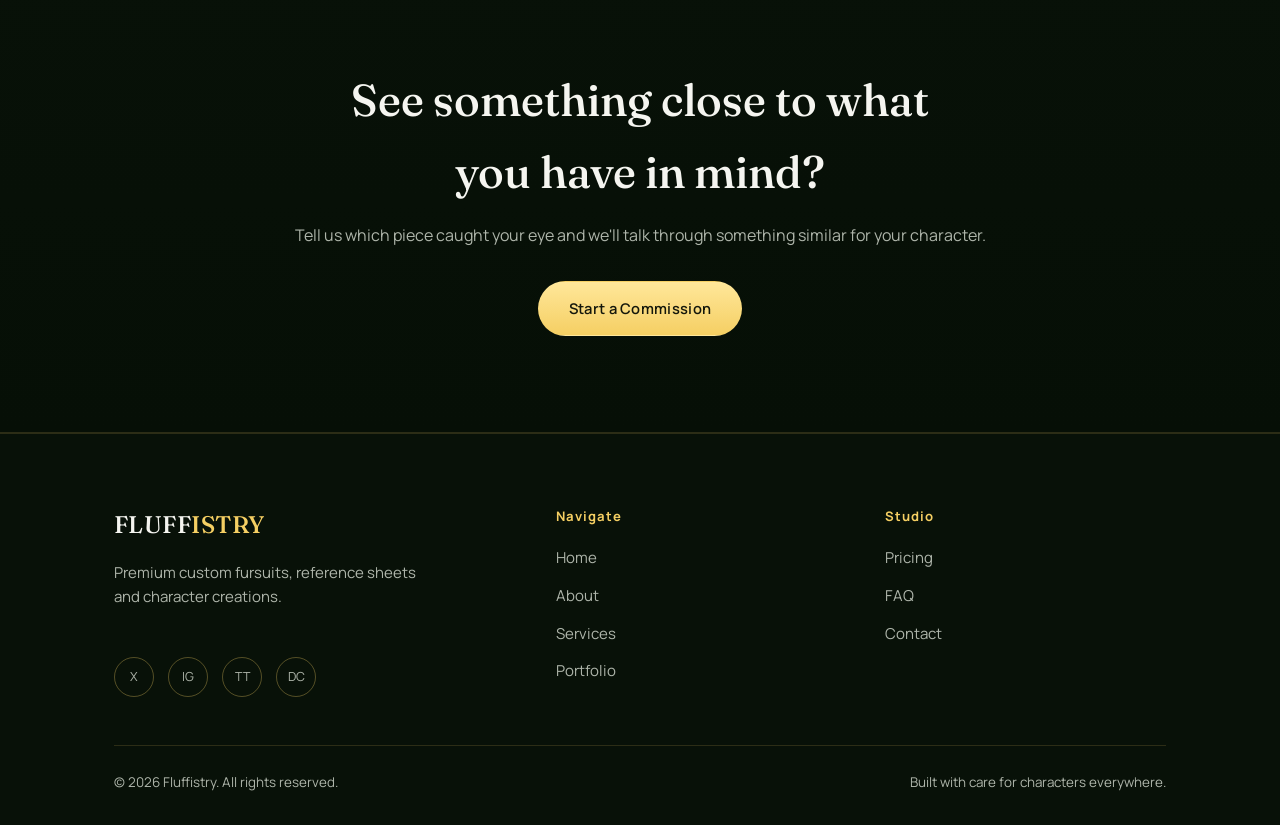
==== commit 55f8687d: "Update portfolio.html" ====
--- a/portfolio.html
+++ b/portfolio.html
@@ -141,7 +141,7 @@
         </div>
         <div class="gallery-item" data-category="reference">
   <div class="gallery-thumb">
-    <img src="images/reference-sheets/dragon-ref-sheet.jpg" alt="Dragon character reference sheet" loading="lazy" onerror="this.closest('.gallery-thumb').style.background='var(--bg-panel-3)'; this.remove();">
+    <img src="dragon-ref-sheet.jpg" alt="Dragon character reference sheet" loading="lazy" onerror="this.closest('.gallery-thumb').style.background='var(--bg-panel-3)'; this.remove();">
   </div>
   <div class="gallery-info">
     <div class="gallery-cat">Reference Sheet</div>
